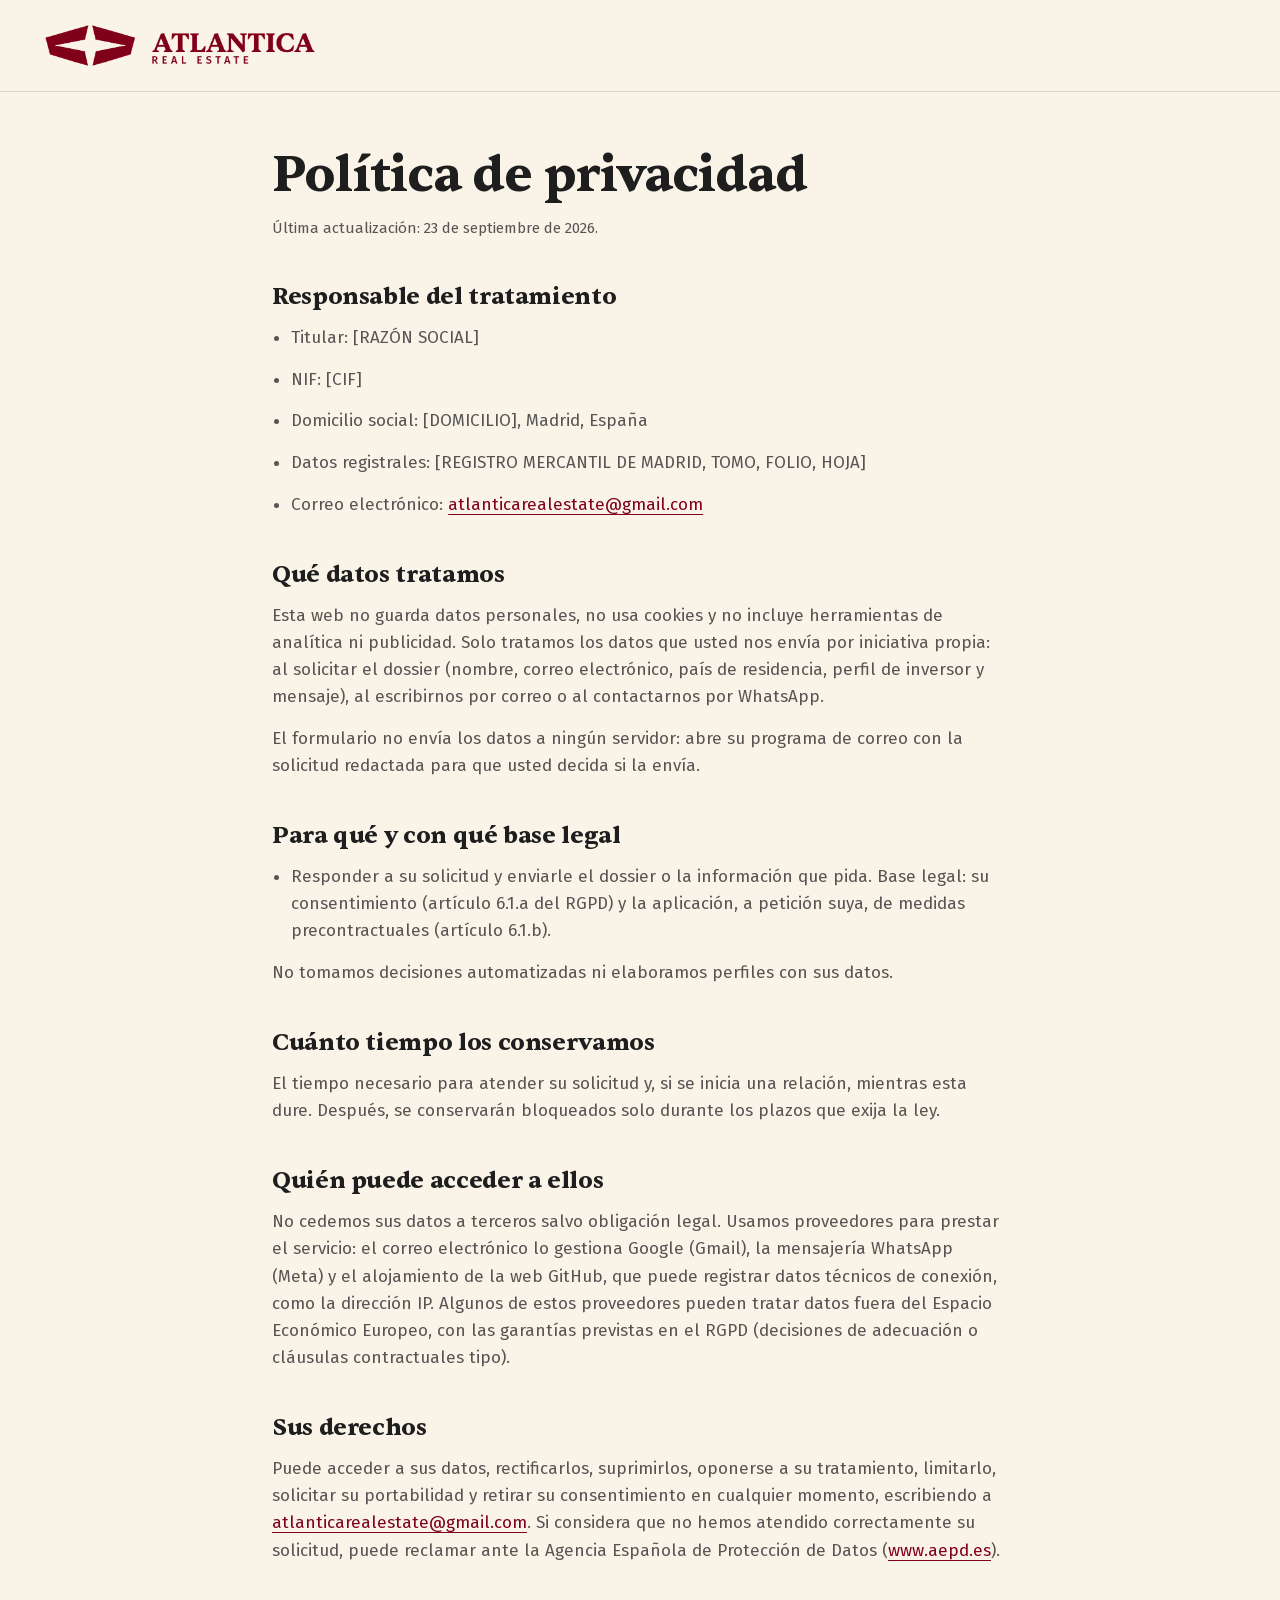
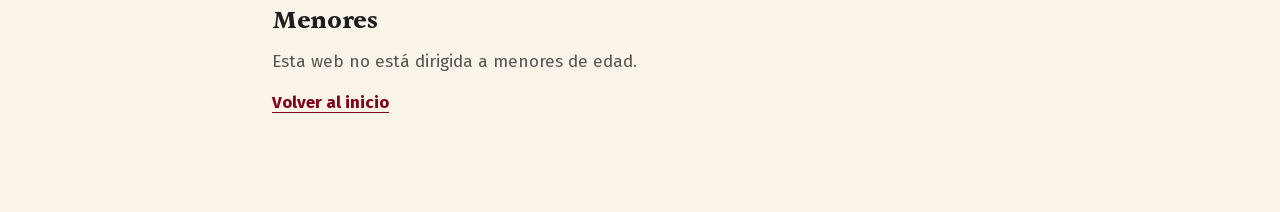
==== privacidad.html @ 22e3bf8a "Web de Atlantica Real Estate Landing estática: modelo de negocio, Valencia, suites, Proyecto Atlas, " ====
<!doctype html>
<html lang="es">
<head>
<meta charset="utf-8">
<meta name="viewport" content="width=device-width, initial-scale=1">
<title>Política de privacidad | Atlantica Real Estate</title>
<meta http-equiv="Content-Security-Policy" content="default-src 'self'; script-src 'none'; style-src 'self'; img-src 'self'; font-src 'self'; object-src 'none'; base-uri 'self'; form-action 'none'">
<meta name="referrer" content="strict-origin-when-cross-origin">
<meta name="color-scheme" content="light dark">
<link rel="icon" href="assets/favicon-32.png" sizes="32x32" type="image/png">
<link rel="stylesheet" href="css/estilos.css">
</head>
<body class="legal">
<header class="legal__cabecera">
  <div class="contenedor">
    <a href="index.html" aria-label="Atlantica Real Estate, volver al inicio">
      <picture><source srcset="assets/marca/logo-horizontal-butter.png" media="(prefers-color-scheme: dark)">
      <img src="assets/marca/logo-horizontal-wine.png" width="280" height="51" alt="Atlantica Real Estate"></picture>
    </a>
  </div>
</header>
<main class="contenedor legal__texto">
<h1>Política de privacidad</h1>
<p class="legal__fecha">Última actualización: 23 de septiembre de 2026.</p>

<h2>Responsable del tratamiento</h2>
<ul>
  <li>Titular: [RAZÓN SOCIAL]</li>
  <li>NIF: [CIF]</li>
  <li>Domicilio social: [DOMICILIO], Madrid, España</li>
  <li>Datos registrales: [REGISTRO MERCANTIL DE MADRID, TOMO, FOLIO, HOJA]</li>
  <li>Correo electrónico: <a href="mailto:atlanticarealestate@gmail.com">atlanticarealestate@gmail.com</a></li>
</ul>

<h2>Qué datos tratamos</h2>
<p>Esta web no guarda datos personales, no usa cookies y no incluye herramientas de analítica ni publicidad. Solo tratamos los datos que usted nos envía por iniciativa propia: al solicitar el dossier (nombre, correo electrónico, país de residencia, perfil de inversor y mensaje), al escribirnos por correo o al contactarnos por WhatsApp.</p>
<p>El formulario no envía los datos a ningún servidor: abre su programa de correo con la solicitud redactada para que usted decida si la envía.</p>

<h2>Para qué y con qué base legal</h2>
<ul>
  <li>Responder a su solicitud y enviarle el dossier o la información que pida. Base legal: su consentimiento (artículo 6.1.a del RGPD) y la aplicación, a petición suya, de medidas precontractuales (artículo 6.1.b).</li>
</ul>
<p>No tomamos decisiones automatizadas ni elaboramos perfiles con sus datos.</p>

<h2>Cuánto tiempo los conservamos</h2>
<p>El tiempo necesario para atender su solicitud y, si se inicia una relación, mientras esta dure. Después, se conservarán bloqueados solo durante los plazos que exija la ley.</p>

<h2>Quién puede acceder a ellos</h2>
<p>No cedemos sus datos a terceros salvo obligación legal. Usamos proveedores para prestar el servicio: el correo electrónico lo gestiona Google (Gmail), la mensajería WhatsApp (Meta) y el alojamiento de la web GitHub, que puede registrar datos técnicos de conexión, como la dirección IP. Algunos de estos proveedores pueden tratar datos fuera del Espacio Económico Europeo, con las garantías previstas en el RGPD (decisiones de adecuación o cláusulas contractuales tipo).</p>

<h2>Sus derechos</h2>
<p>Puede acceder a sus datos, rectificarlos, suprimirlos, oponerse a su tratamiento, limitarlo, solicitar su portabilidad y retirar su consentimiento en cualquier momento, escribiendo a <a href="mailto:atlanticarealestate@gmail.com">atlanticarealestate@gmail.com</a>. Si considera que no hemos atendido correctamente su solicitud, puede reclamar ante la Agencia Española de Protección de Datos (<a href="https://www.aepd.es">www.aepd.es</a>).</p>

<h2>Menores</h2>
<p>Esta web no está dirigida a menores de edad.</p>
<p class="legal__volver"><a href="index.html">Volver al inicio</a></p>
</main>
</body>
</html>
---- css/estilos.css ----
/* Atlantica Real Estate. Landing.
   Paleta, tipografías y reglas de uso: Manual de Identidad Visual (febrero 2026).
   Wine Red sobre Butter es la versión prioritaria; en modo oscuro el acento pasa a Butter
   porque el manual desaconseja Wine sobre Blackout. */

@font-face { font-family: "Sentient"; src: url("../assets/fuentes/sentient-700.woff2") format("woff2"); font-weight: 700; font-style: normal; font-display: swap; }
@font-face { font-family: "Fira Sans"; src: url("../assets/fuentes/fira-sans-400.woff2") format("woff2"); font-weight: 400; font-style: normal; font-display: swap; }
@font-face { font-family: "Fira Sans"; src: url("../assets/fuentes/fira-sans-700.woff2") format("woff2"); font-weight: 700; font-style: normal; font-display: swap; }
@font-face { font-family: "Fira Sans"; src: url("../assets/fuentes/fira-sans-800.woff2") format("woff2"); font-weight: 800; font-style: normal; font-display: swap; }

:root {
  --wine: #80011F;
  --butter: #F9F3E8;
  --blackout: #1E1E1E;

  --fondo: var(--butter);
  --fondo-alterno: color-mix(in srgb, var(--butter) 94%, var(--blackout));
  --texto: var(--blackout);
  --texto-suave: color-mix(in srgb, var(--blackout) 74%, var(--butter));
  --acento: var(--wine);
  --linea: color-mix(in srgb, var(--blackout) 15%, var(--butter));

  --f-titular: "Sentient", "Iowan Old Style", Georgia, serif;
  --f-texto: "Fira Sans", system-ui, -apple-system, "Segoe UI", sans-serif;

  --contenedor: 1240px;
  --margen: clamp(1.25rem, 4vw, 2.5rem);
  --seccion: clamp(5rem, 9vw, 8.5rem);
  --cabecera: 76px;
  --ease: cubic-bezier(0.16, 1, 0.3, 1);

  color-scheme: light dark;
}

@media (prefers-color-scheme: dark) {
  :root {
    --fondo: var(--blackout);
    --fondo-alterno: color-mix(in srgb, var(--blackout) 91%, var(--butter));
    --texto: var(--butter);
    --texto-suave: color-mix(in srgb, var(--butter) 76%, var(--blackout));
    --acento: var(--butter);
    --linea: color-mix(in srgb, var(--butter) 16%, var(--blackout));
  }
}

/* ---------- Base ---------- */
*, *::before, *::after { box-sizing: border-box; }
html { -webkit-text-size-adjust: 100%; scroll-padding-top: calc(var(--cabecera) + 1rem); scrollbar-color: color-mix(in srgb, var(--texto) 35%, transparent) var(--fondo); }
@media (prefers-reduced-motion: no-preference) { html { scroll-behavior: smooth; } }
body { margin: 0; background: var(--fondo); color: var(--texto); font: 400 1.0625rem/1.6 var(--f-texto); -webkit-font-smoothing: antialiased; text-rendering: optimizeLegibility; }
html.menu-abierto { overflow: hidden; }
img { display: block; max-width: 100%; height: auto; }
h1, h2, h3, h4, p, figure, dl, dd { margin: 0; }
h1, h2 { font-family: var(--f-titular); font-weight: 700; letter-spacing: -0.015em; text-wrap: balance; }
h2 { font-size: clamp(2rem, 1.35rem + 2.4vw, 3.25rem); line-height: 1.06; max-width: 22ch; }
h3 { font-weight: 800; font-size: 1.0625rem; line-height: 1.3; }
p { text-wrap: pretty; }
strong { font-weight: 700; }
a { color: inherit; text-decoration-thickness: 1px; text-underline-offset: 0.22em; }
::selection { background: var(--wine); color: var(--butter); }
:focus-visible { outline: 2px solid var(--acento); outline-offset: 3px; }
input, textarea, select { caret-color: currentColor; }

.contenedor { width: min(100% - 2 * var(--margen), var(--contenedor)); margin-inline: auto; }
.seccion { padding-block: var(--seccion); }
.entradilla { margin-top: 1.25rem; font-size: clamp(1.125rem, 1rem + 0.45vw, 1.3rem); line-height: 1.5; color: var(--texto-suave); max-width: 52ch; }
.solo-lector { position: absolute; width: 1px; height: 1px; overflow: hidden; clip-path: inset(50%); white-space: nowrap; }
.sprite { position: absolute; width: 0; height: 0; overflow: hidden; }
.icono { width: 1.15em; height: 1.15em; flex: none; }
.saltar { position: absolute; left: 1rem; top: -5rem; z-index: 40; padding: 0.75rem 1rem; background: var(--wine); color: var(--butter); font-weight: 700; }
.saltar:focus { top: 1rem; }

.sin-corte { white-space: nowrap; }

/* ---------- Botones: esquinas rectas, como los cortes del isotipo ---------- */
.boton { display: inline-flex; align-items: center; justify-content: center; gap: 0.6rem; min-height: 52px; padding: 0 1.6rem; border: 1px solid transparent; border-radius: 0; font: 700 0.9375rem/1 var(--f-texto); letter-spacing: 0.02em; text-decoration: none; white-space: nowrap; cursor: pointer; transition: background-color 0.3s var(--ease), color 0.3s var(--ease), border-color 0.3s var(--ease), transform 0.15s var(--ease); }
.boton:active { transform: scale(0.98); }
.boton .icono { transition: transform 0.3s var(--ease); }
.boton:hover .icono { transform: translateX(3px); }
.boton--primario { background: var(--wine); color: var(--butter); }
.boton--primario:hover { background: color-mix(in srgb, var(--wine) 80%, var(--blackout)); }
.boton--contorno-claro { border-color: color-mix(in srgb, var(--butter) 70%, transparent); color: var(--butter); }
.boton--contorno-claro:hover { background: var(--butter); color: var(--blackout); }
.boton--claro { background: var(--butter); color: var(--wine); }
.boton--claro:hover { background: color-mix(in srgb, var(--butter) 86%, var(--wine)); }
@media (prefers-color-scheme: dark) { .boton--primario { border-color: color-mix(in srgb, var(--butter) 25%, transparent); } }

/* ---------- Cabecera ---------- */
.cabecera { position: fixed; inset: 0 0 auto; z-index: 20; height: var(--cabecera); color: var(--butter); transition: background-color 0.4s var(--ease), color 0.4s var(--ease), box-shadow 0.4s var(--ease); }
.cabecera[data-estado="solida"] { background: var(--fondo); color: var(--texto); box-shadow: 0 1px 0 var(--linea); }
.cabecera__fila { height: 100%; display: flex; align-items: center; justify-content: space-between; gap: 2rem; }
.cabecera__marca { position: relative; z-index: 2; display: block; width: 280px; height: 51px; flex: none; }
.logo { position: absolute; inset: 0; width: 280px; height: 51px; transition: opacity 0.4s var(--ease); }
.logo--color, .cabecera[data-estado="solida"] .logo--claro { opacity: 0; }
.cabecera[data-estado="solida"] .logo--color { opacity: 1; }
@media (prefers-color-scheme: dark) {
  .cabecera[data-estado="solida"] .logo--claro { opacity: 1; }
  .cabecera[data-estado="solida"] .logo--color { opacity: 0; }
}
.nav { display: flex; align-items: center; gap: 2.25rem; }
.nav__enlaces { display: flex; gap: 1.9rem; list-style: none; margin: 0; padding: 0; }
.nav__enlaces a { display: block; padding-block: 0.5rem; font-weight: 700; font-size: 0.9375rem; text-decoration: none; background: linear-gradient(currentColor 0 0) left bottom / 0 1px no-repeat; transition: background-size 0.35s var(--ease); }
.nav__enlaces a:hover { background-size: 100% 1px; }
.menu-boton { display: none; position: relative; z-index: 2; width: 48px; height: 48px; align-items: center; justify-content: center; padding: 0; border: 0; background: none; color: inherit; cursor: pointer; }
.menu-boton .icono { width: 28px; height: 28px; }
.menu-boton .icono--cerrar, .menu-boton[aria-expanded="true"] .icono--abrir { display: none; }
.menu-boton[aria-expanded="true"] .icono--cerrar { display: block; }

@media (max-width: 1099px) {
  .menu-boton { display: inline-flex; }
  .nav { position: fixed; inset: 0; z-index: 1; flex-direction: column; align-items: flex-start; justify-content: center; gap: 2.5rem; padding: calc(var(--cabecera) + 2rem) var(--margen) 3rem; background: var(--blackout); color: var(--butter); visibility: hidden; opacity: 0; transition: opacity 0.35s var(--ease), visibility 0s linear 0.35s; }
  .nav[data-abierto] { visibility: visible; opacity: 1; transition: opacity 0.35s var(--ease), visibility 0s; }
  .nav__enlaces { flex-direction: column; gap: 0.75rem; }
  .nav__enlaces a { font: 700 clamp(2rem, 8vw, 2.75rem)/1.15 var(--f-titular); letter-spacing: -0.01em; }
  html.menu-abierto .cabecera { color: var(--butter); background: transparent; box-shadow: none; }
  html.menu-abierto .cabecera .logo--claro { opacity: 1; }
  html.menu-abierto .cabecera .logo--color { opacity: 0; }
}

/* ---------- Portada ---------- */
.portada { position: relative; isolation: isolate; min-height: min(100svh, 960px); display: flex; align-items: flex-end; color: var(--butter); background: var(--blackout); overflow: hidden; }
.portada__foto { position: absolute; inset: 0; z-index: -2; width: 100%; height: 100%; object-fit: cover; object-position: 72% 50%; filter: saturate(0.9) contrast(1.04); }
.portada::after { content: ""; position: absolute; inset: 0; z-index: -1; background:
  linear-gradient(90deg, rgb(30 30 30 / 0.84) 0%, rgb(30 30 30 / 0.58) 40%, rgb(30 30 30 / 0.12) 76%, rgb(30 30 30 / 0.04) 100%),
  linear-gradient(0deg, rgb(30 30 30 / 0.55) 0%, rgb(30 30 30 / 0) 45%),
  linear-gradient(180deg, rgb(30 30 30 / 0.5) 0%, rgb(30 30 30 / 0) 22%); }
.portada__contenido { padding-block: calc(var(--cabecera) + 4rem) clamp(4rem, 10vh, 7rem); }
.portada__titulo { font-size: clamp(3rem, 1.4rem + 6.4vw, 6rem); line-height: 1; max-width: 11ch; }
.portada__texto { margin-top: 1.5rem; max-width: 40ch; font-size: clamp(1.125rem, 1rem + 0.5vw, 1.35rem); line-height: 1.5; color: color-mix(in srgb, var(--butter) 92%, transparent); }
.portada__acciones { display: flex; flex-wrap: wrap; gap: 1rem; margin-top: 2.5rem; }
@media (max-width: 699px) {
  .portada::after { background: linear-gradient(0deg, rgb(30 30 30 / 0.9) 0%, rgb(30 30 30 / 0.6) 55%, rgb(30 30 30 / 0.35) 100%); }
  .portada__foto { object-position: 50% 50%; }
}

/* El único momento de movimiento: la entrada de la portada */
@media (prefers-reduced-motion: no-preference) {
  .js .portada__foto { animation: acercar 2.6s var(--ease) both; }
  .js .portada__titulo, .js .portada__texto, .js .portada__acciones { animation: entrar 1.1s var(--ease) both; }
  .js .portada__texto { animation-delay: 0.12s; }
  .js .portada__acciones { animation-delay: 0.24s; }
}
@keyframes acercar { from { transform: scale(1.06); } }
@keyframes entrar { from { opacity: 0; transform: translateY(18px); filter: blur(6px); } }

/* ---------- Posicionamiento ---------- */
.intro__rejilla { display: grid; gap: 3rem; }
.intro__titulo { font-size: clamp(2rem, 1.4rem + 2.3vw, 3.1rem); max-width: 16ch; }
.intro__texto { margin-top: 1.5rem; max-width: 46ch; color: var(--texto-suave); }
.pilares { list-style: none; margin: 0; padding: 0; }
.pilares li { display: grid; grid-template-columns: 48px 1fr; column-gap: 1.4rem; row-gap: 0.35rem; padding-block: 1.75rem; border-top: 1px solid var(--linea); }
.pilares li:last-child { padding-bottom: 0; }
.pilares__icono { grid-row: span 2; margin-top: 0.1rem; }
.pilares__icono img { width: 40px; height: 40px; object-fit: contain; object-position: left top; }
.pilares p { max-width: 50ch; color: var(--texto-suave); }
@media (min-width: 960px) { .intro__rejilla { grid-template-columns: 5fr 6fr; column-gap: clamp(3rem, 7vw, 7rem); align-items: start; } .pilares li:first-child { padding-top: 0.4rem; border-top: 0; } }

/* ---------- Valencia ---------- */
.valencia__rejilla { display: grid; gap: 3.5rem; }
.lista-datos { display: grid; gap: 1.1rem; list-style: none; margin: 2.25rem 0 0; padding: 0; }
.lista-datos li { max-width: 56ch; color: var(--texto-suave); }
.lista-datos strong { color: var(--texto); }
.mapa { position: relative; padding: clamp(1.5rem, 3.5vw, 2.5rem); background: var(--fondo-alterno); }
.mapa__lienzo { position: relative; margin: 0.75rem 0 1.9rem 2.7rem; }
.mapa__reticula { position: absolute; inset: 0; width: 100%; height: 100%; overflow: visible; }
.mapa__reticula line { stroke: var(--texto); stroke-opacity: 0.14; stroke-width: 1; vector-effect: non-scaling-stroke; }
.mapa__reticula .mapa__ruta { stroke: var(--acento); stroke-opacity: 1; stroke-width: 1.5; stroke-dasharray: 3 4; }
.mapa__coord { position: absolute; transform: translate(calc(-100% - 0.6rem), -50%); font-size: 0.6875rem; color: var(--texto-suave); white-space: nowrap; }
.mapa__coord--lon { transform: translate(-50%, 0.55rem); }
.mapa__punto { position: absolute; width: 11px; height: 11px; border-radius: 50%; transform: translate(-50%, -50%); background: var(--acento); }
.mapa__punto--actual { width: 13px; height: 13px; box-shadow: 0 0 0 9px color-mix(in srgb, var(--acento) 18%, transparent); }
.mapa__punto--puerto { width: 7px; height: 7px; background: var(--texto); }
.mapa__punto--prevista { background: var(--fondo-alterno); border: 1.5px solid var(--acento); }
.mapa__lugar { position: absolute; transform: translate(0.95rem, -50%); font-size: 0.875rem; line-height: 1.2; white-space: nowrap; }
.mapa__lugar--izq { transform: translate(calc(-100% - 0.95rem), -50%); }
.mapa__lugar--arriba { transform: translate(-50%, calc(-100% - 0.75rem)); }
.mapa__lugar--principal { font-weight: 800; font-size: 0.9375rem; }
.mapa__lugar--borde { left: auto; right: 0; display: inline-flex; align-items: center; gap: 0.35rem; transform: translateY(-50%); color: var(--texto-suave); }
.mapa__dato { position: absolute; transform: translate(calc(-100% - 0.75rem), -50%); font-size: 0.75rem; font-weight: 700; color: var(--acento); }
.mapa__rosa { position: absolute; right: 0; bottom: 0.4rem; }
.mapa__rosa img { width: 30px; height: 25px; }
.mapa__leyenda { display: flex; flex-wrap: wrap; gap: 0.5rem 1.75rem; margin-top: 1.25rem; font-size: 0.875rem; color: var(--texto-suave); }
.leyenda { display: inline-flex; align-items: center; gap: 0.55rem; }
.leyenda::before { content: ""; width: 10px; height: 10px; border-radius: 50%; }
.leyenda--actual::before { background: var(--acento); }
.leyenda--prevista::before { border: 1.5px solid var(--acento); }
@media (min-width: 1000px) { .valencia__rejilla { grid-template-columns: 1fr 1.15fr; column-gap: clamp(3rem, 6vw, 6rem); align-items: center; } }

/* ---------- Modelo: la cadena de valor ---------- */
.modelo { background: var(--fondo-alterno); }
.cadena { position: relative; display: grid; gap: 2.25rem; list-style: none; margin: 3.5rem 0 0; padding: 0 0 0 1.9rem; }
.cadena::before { content: ""; position: absolute; left: 5px; top: 0.6rem; bottom: 0.6rem; width: 1px; background: var(--acento); transform-origin: top; }
.cadena li { position: relative; }
.cadena li::before { content: ""; position: absolute; left: calc(-1.9rem + 0.5px); top: 0.55rem; width: 11px; height: 11px; background: var(--acento); }
.cadena h3 { font: 700 1.6rem/1.1 var(--f-titular); letter-spacing: -0.01em; }
.cadena p { margin-top: 0.6rem; font-size: 1rem; color: var(--texto-suave); max-width: 44ch; }
@media (min-width: 1000px) {
  .cadena { grid-template-columns: repeat(5, 1fr); gap: 2.25rem; padding: 2.5rem 0 0; }
  .cadena::before { left: 0; right: 0; top: 0; bottom: auto; width: auto; height: 1px; transform-origin: left; }
  .cadena li::before { left: 0; top: calc(-2.5rem - 5px); }
}
@media (prefers-reduced-motion: no-preference) {
  .js .cadena::before { transition: transform 1.2s var(--ease); }
  .js .cadena:not([data-visible])::before { transform: scale(1, 0); }
}
@media (prefers-reduced-motion: no-preference) and (min-width: 1000px) {
  .js .cadena:not([data-visible])::before { transform: scale(0, 1); }
}

/* ---------- Suites ---------- */
.suites__rejilla { display: grid; gap: 3rem; }
.foto img { width: 100%; object-fit: cover; }
.foto figcaption { margin-top: 0.6rem; font-size: 0.8125rem; color: var(--texto-suave); }
.suites__principal img { aspect-ratio: 16 / 10; }
.suites__texto > p { margin-top: 1.25rem; color: var(--texto-suave); max-width: 50ch; }
.prestaciones { display: grid; grid-template-columns: 1fr; gap: 1.5rem 2rem; list-style: none; margin: 2.5rem 0 0; padding: 0; }
.prestaciones li { padding-top: 1rem; border-top: 1px solid var(--linea); }
.prestaciones p { margin-top: 0.35rem; font-size: 0.975rem; color: var(--texto-suave); }
.suites__secundaria { margin-top: 3rem; }
.suites__secundaria img { aspect-ratio: 3 / 2; }
@media (min-width: 560px) { .prestaciones { grid-template-columns: 1fr 1fr; } }
@media (min-width: 1000px) {
  .suites__rejilla { grid-template-columns: 7fr 5fr; column-gap: clamp(3rem, 5vw, 5rem); align-items: start; }
  .suites__principal { position: sticky; top: calc(var(--cabecera) + 2rem); }
  .suites__principal img { aspect-ratio: 4 / 3.2; }
}

/* ---------- Proyectos ---------- */
.atlas { display: grid; margin-top: 3.5rem; }
.atlas__panel { position: relative; overflow: hidden; display: flex; flex-direction: column; justify-content: flex-end; gap: 0.5rem; min-height: 300px; padding: clamp(1.75rem, 4vw, 3rem); background: var(--wine); color: var(--butter); }
.atlas__barras { position: absolute; right: -2%; top: 14%; width: auto; height: 96%; max-width: none; opacity: 0.14; }
.atlas__nombre { position: relative; font: 700 clamp(3rem, 2.2rem + 3vw, 4.75rem)/0.95 var(--f-titular); letter-spacing: -0.02em; }
.atlas__lugar { position: relative; font-weight: 700; color: color-mix(in srgb, var(--butter) 88%, var(--wine)); }
.atlas__ficha { padding: clamp(1.75rem, 4vw, 3rem); background: var(--fondo-alterno); }
.atlas__resumen { font-size: clamp(1.1rem, 1rem + 0.35vw, 1.25rem); line-height: 1.5; max-width: 46ch; }
.ficha { display: grid; grid-template-columns: repeat(2, minmax(0, 1fr)); gap: 1.75rem 2rem; margin-top: 2.25rem; }
.ficha dt { font-size: 0.875rem; font-weight: 700; color: var(--texto-suave); }
.ficha dd { margin-top: 0.3rem; font: 700 clamp(1.3rem, 1.1rem + 0.6vw, 1.65rem)/1.15 var(--f-titular); font-variant-numeric: lining-nums tabular-nums; }
.atlas__nota { margin-top: 2.25rem; padding-top: 1.25rem; border-top: 1px solid var(--linea); font-size: 0.9375rem; color: var(--texto-suave); }
.cartera { display: grid; gap: 3rem; margin-top: 4.5rem; }
.cartera__titulo { font-size: 1.0625rem; }
.cartera__lista { list-style: none; margin: 1.25rem 0 0; padding: 0; }
.cartera__lista li { padding-block: 1.25rem; border-top: 1px solid var(--linea); color: var(--texto-suave); }
.cartera__nombre { font: 700 1.5rem/1.2 var(--f-titular); color: var(--texto); margin-bottom: 0.35rem; }
.cartera__vision { align-self: center; font: 700 clamp(1.6rem, 1.2rem + 1.5vw, 2.4rem)/1.2 var(--f-titular); letter-spacing: -0.01em; color: var(--acento); max-width: 24ch; text-wrap: balance; }
@media (min-width: 900px) {
  .atlas { grid-template-columns: 5fr 7fr; }
  .atlas__panel { min-height: 100%; }
  .cartera { grid-template-columns: 5fr 7fr; column-gap: clamp(3rem, 6vw, 6rem); }
  .cartera__vision { padding-left: clamp(0rem, 3vw, 3rem); }
}

/* ---------- Estructura (banda de Madrid) ---------- */
.banda { position: relative; isolation: isolate; overflow: hidden; padding-block: clamp(6rem, 12vw, 10rem); color: var(--butter); background: var(--blackout); }
.banda__foto { position: absolute; inset: 0; z-index: -2; width: 100%; height: 100%; object-fit: cover; object-position: 30% 50%; }
.banda::after { content: ""; position: absolute; inset: 0; z-index: -1; background: linear-gradient(270deg, rgb(30 30 30 / 0.9) 0%, rgb(30 30 30 / 0.74) 46%, rgb(30 30 30 / 0.2) 100%); }
.banda h2 { max-width: 20ch; }
@media (min-width: 1000px) {
  .banda .banda__contenido { display: grid; grid-template-columns: 1fr minmax(0, 44rem); }
  .banda .banda__contenido > * { grid-column: 2; }
  .banda h2 { max-width: none; font-size: clamp(2rem, 1.2rem + 2.2vw, 2.9rem); }
}
.banda__contenido > p { margin-top: 1.5rem; max-width: 52ch; color: color-mix(in srgb, var(--butter) 88%, transparent); }
.garantias { display: grid; gap: 1rem; list-style: none; max-width: 58ch; margin: 2.5rem 0 0; padding: 0; }
.garantias li { padding-top: 1rem; border-top: 1px solid rgb(249 243 232 / 0.24); color: color-mix(in srgb, var(--butter) 88%, transparent); }
.garantias strong { color: var(--butter); }
@media (max-width: 699px) { .banda::after { background: rgb(30 30 30 / 0.8); } }

/* ---------- Equipo ---------- */
.equipo__lista { list-style: none; margin: 3rem 0 0; padding: 0; }
.equipo__lista li { display: grid; gap: 0.35rem 2rem; padding-block: 1.6rem; border-top: 1px solid var(--linea); }
.equipo__lista h3 { font: 700 1.5rem/1.2 var(--f-titular); letter-spacing: -0.01em; }
.rol { font-weight: 800; font-size: 0.95rem; color: var(--acento); }
.equipo__lista p:last-child { color: var(--texto-suave); }
@media (min-width: 900px) { .equipo__lista li { grid-template-columns: 4fr 3fr 5fr; align-items: baseline; } }

/* ---------- Dossier: el bloque de color, Butter sobre Wine ---------- */
.dossier { padding-block: var(--seccion); background: var(--wine); color: var(--butter); color-scheme: dark; }
.dossier__rejilla { display: grid; gap: 3rem; }
.dossier__texto { margin-top: 1.25rem; max-width: 42ch; font-size: clamp(1.1rem, 1rem + 0.35vw, 1.25rem); line-height: 1.5; color: color-mix(in srgb, var(--butter) 90%, var(--wine)); }
.dossier__alternativa { margin-top: 1.5rem; color: color-mix(in srgb, var(--butter) 90%, var(--wine)); }
.dossier a { color: var(--butter); }
.dossier :focus-visible { outline-color: var(--butter); }
.formulario { display: grid; grid-template-columns: 1fr; gap: 1.4rem 1.5rem; }
.campo { display: grid; align-content: start; gap: 0.5rem; }
.campo--ancho { grid-column: 1 / -1; }
.campo label { font-weight: 700; font-size: 0.9375rem; }
.campo__opcional { font-weight: 400; }
.campo input:not([type="checkbox"]), .campo select, .campo textarea { width: 100%; min-height: 52px; padding: 0.8rem 1rem; border: 1px solid color-mix(in srgb, var(--butter) 55%, var(--wine)); border-radius: 0; background: color-mix(in srgb, var(--blackout) 22%, var(--wine)); color: var(--butter); font: inherit; }
.campo textarea { resize: vertical; min-height: 104px; }
.campo input:focus-visible, .campo select:focus-visible, .campo textarea:focus-visible { outline: 2px solid var(--butter); outline-offset: 1px; }
.campo [aria-invalid="true"] { border-color: var(--butter); box-shadow: inset 0 -3px 0 var(--butter); }
.campo__error { font-size: 0.875rem; font-weight: 700; }
.campo--casilla { grid-template-columns: auto 1fr; align-items: start; column-gap: 0.8rem; }
.campo--casilla input { -webkit-appearance: none; appearance: none; display: grid; place-content: center; width: 1.25rem; height: 1.25rem; margin: 0.15rem 0 0; border: 1.5px solid var(--butter); background: transparent; cursor: pointer; }
.campo--casilla input::before { content: ""; width: 0.72rem; height: 0.72rem; background: var(--butter); clip-path: polygon(14% 44%, 0 65%, 50% 100%, 100% 16%, 80% 0, 43% 62%); transform: scale(0); transition: transform 0.15s var(--ease); }
.campo--casilla input:checked::before { transform: scale(1); }
.campo--casilla label { font-weight: 400; font-size: 0.9375rem; }
.campo--casilla .campo__error { grid-column: 2; }
.formulario__pie { display: flex; flex-wrap: wrap; align-items: center; gap: 1rem 1.5rem; margin-top: 0.5rem; }
.formulario__estado { font-weight: 700; max-width: 46ch; }
@media (min-width: 600px) { .formulario { grid-template-columns: 1fr 1fr; } }
@media (min-width: 1000px) { .dossier__rejilla { grid-template-columns: 5fr 6fr; column-gap: clamp(3rem, 6vw, 6rem); } }

/* ---------- Pie ---------- */
.pie { padding-block: 4.5rem 2.5rem; background: var(--blackout); color: var(--butter); font-size: 0.9375rem; }
.pie a { color: var(--butter); }
.pie__rejilla { display: grid; gap: 2.5rem; }
.pie__logo { width: 180px; height: auto; }
.pie__titulo { margin-bottom: 0.5rem; font-weight: 800; }
.pie__rejilla p + p { margin-top: 0.25rem; }
.pie__legal { display: grid; gap: 0.9rem; margin-top: 3.5rem; padding-top: 2rem; border-top: 1px solid rgb(249 243 232 / 0.16); font-size: 0.8125rem; color: rgb(249 243 232 / 0.74); }
.pie__legal p { max-width: 110ch; }
@media (min-width: 800px) { .pie__rejilla { grid-template-columns: 1.4fr 1fr 1fr; } }
@media (prefers-color-scheme: dark) { .pie { border-top: 1px solid var(--linea); } }

/* ---------- Pantallas estrechas: mapa y ficha más compactos ---------- */
@media (max-width: 600px) {
  .mapa__lienzo { margin-left: 0; }
  .mapa__coord:not(.mapa__coord--lon) { display: none; }
  .mapa__lugar { font-size: 0.75rem; }
  .mapa__lugar--principal { font-size: 0.8125rem; }
  .mapa__dato { font-size: 0.6875rem; }
  .ficha dd { font-size: 1.15rem; }
}

/* ---------- Pie: enlaces legales ---------- */
.pie__enlaces { display: flex; flex-wrap: wrap; gap: 0.5rem 1.5rem; }

/* ---------- Páginas legales ---------- */
.legal__cabecera { padding-block: 1.25rem; border-bottom: 1px solid var(--linea); }
.legal__cabecera img { width: 280px; height: auto; }
.legal__texto { max-width: 46rem; padding-block: 3.5rem 6rem; }
.legal__texto h1 { font-size: clamp(2.2rem, 1.6rem + 2vw, 3.2rem); line-height: 1.05; }
.legal__fecha { margin-top: 0.75rem; font-size: 0.9375rem; color: var(--texto-suave); }
.legal__texto h2 { margin-top: 2.75rem; font-size: 1.5rem; max-width: none; }
.legal__texto p, .legal__texto li { margin-top: 0.9rem; color: var(--texto-suave); }
.legal__texto ul { margin: 0; padding-left: 1.2rem; }
.legal__texto a { color: var(--acento); }
.legal__volver { margin-top: 3rem; font-weight: 700; }
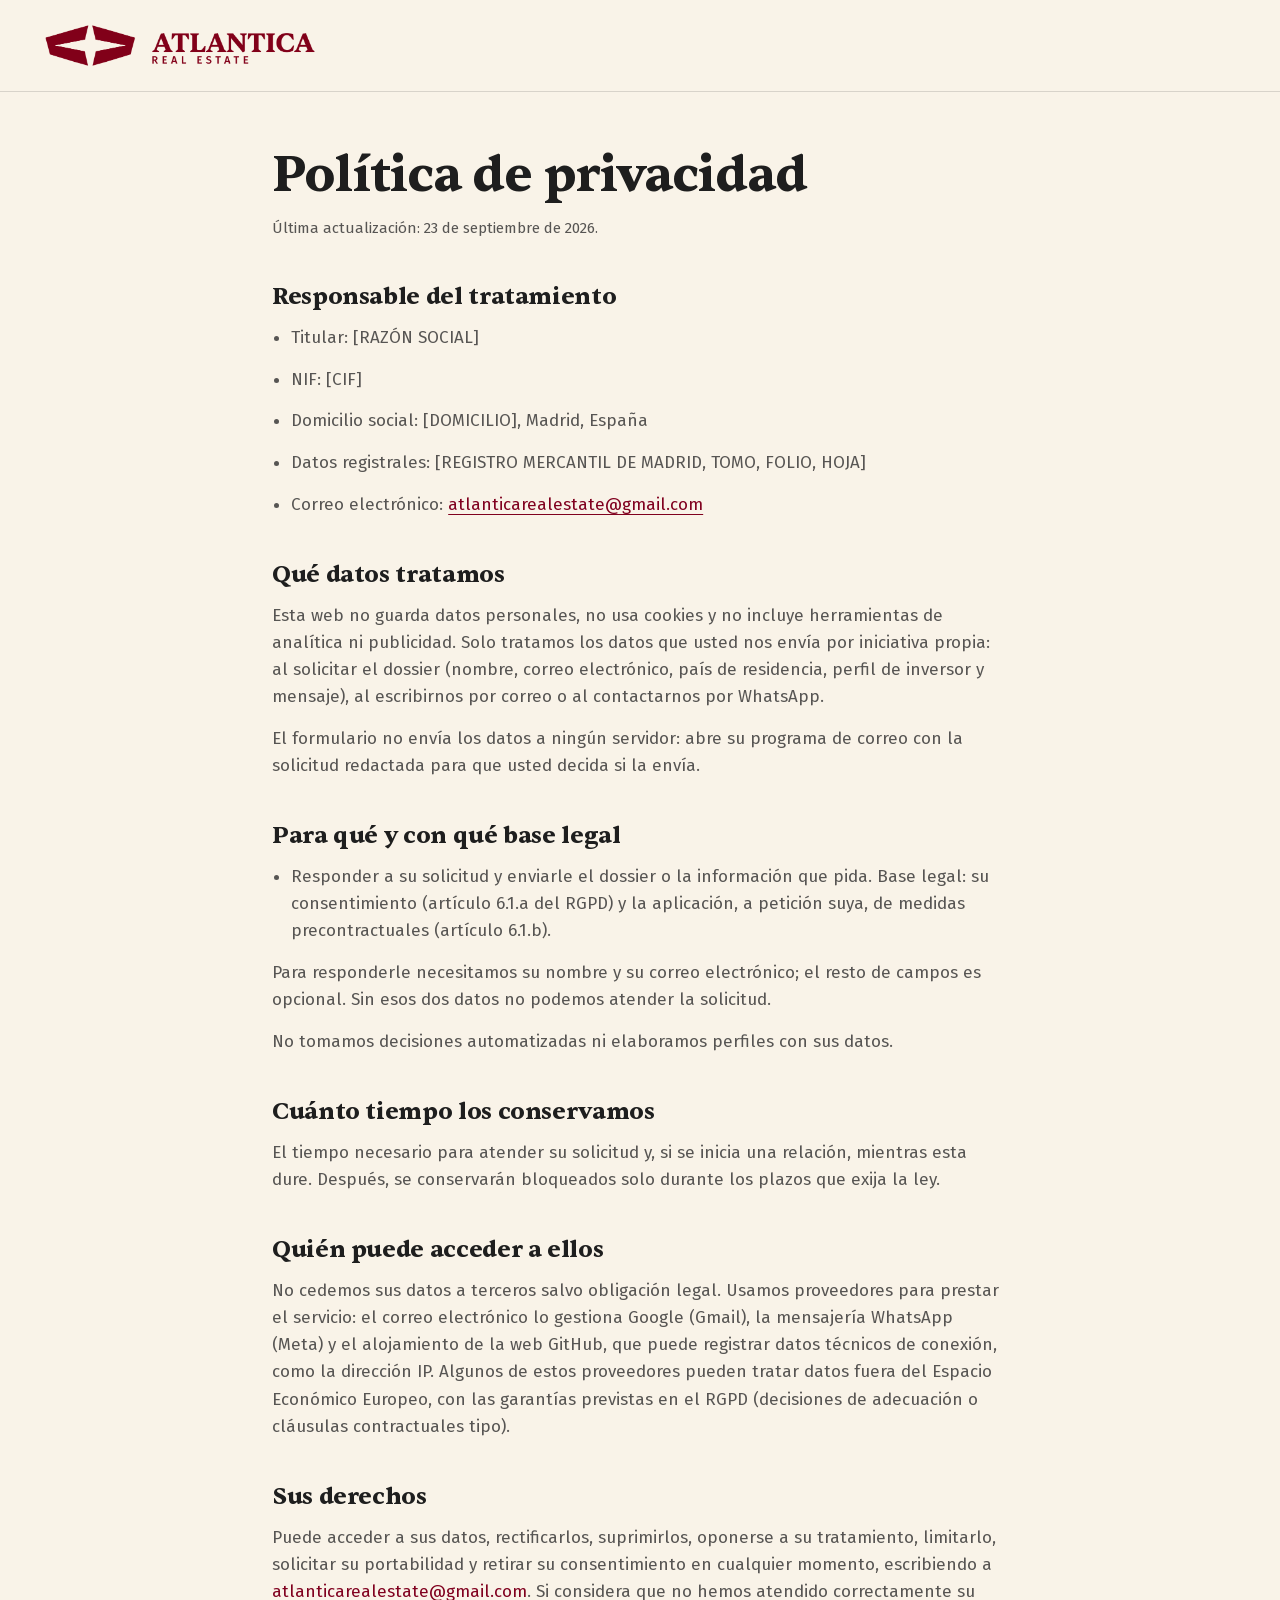
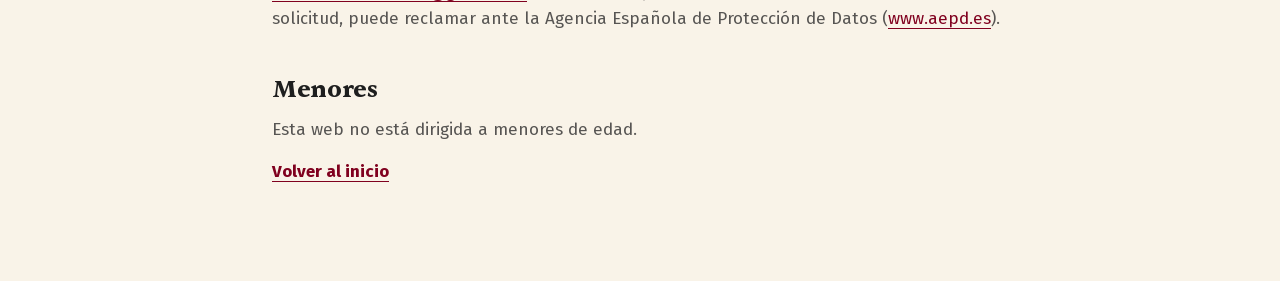
==== commit 1e2758da: "Renders del Proyecto Atlas y arreglos de la auditoría de seguridad - Suites: renders del proyecto en" ====
--- a/privacidad.html
+++ b/privacidad.html
@@ -40,6 +40,7 @@
 <ul>
   <li>Responder a su solicitud y enviarle el dossier o la información que pida. Base legal: su consentimiento (artículo 6.1.a del RGPD) y la aplicación, a petición suya, de medidas precontractuales (artículo 6.1.b).</li>
 </ul>
+<p>Para responderle necesitamos su nombre y su correo electrónico; el resto de campos es opcional. Sin esos dos datos no podemos atender la solicitud.</p>
 <p>No tomamos decisiones automatizadas ni elaboramos perfiles con sus datos.</p>
 
 <h2>Cuánto tiempo los conservamos</h2>
--- a/css/estilos.css
+++ b/css/estilos.css
@@ -299,6 +299,9 @@
 .campo--casilla .campo__error { grid-column: 2; }
 .formulario__pie { display: flex; flex-wrap: wrap; align-items: center; gap: 1rem 1.5rem; margin-top: 0.5rem; }
 .formulario__estado { font-weight: 700; max-width: 46ch; }
+.formulario__info { font-size: 0.8125rem; line-height: 1.5; color: color-mix(in srgb, var(--butter) 82%, var(--wine)); }
+.formulario__noscript { font-weight: 700; max-width: 46ch; }
+.boton:disabled { opacity: 0.55; cursor: not-allowed; transform: none; }
 @media (min-width: 600px) { .formulario { grid-template-columns: 1fr 1fr; } }
 @media (min-width: 1000px) { .dossier__rejilla { grid-template-columns: 5fr 6fr; column-gap: clamp(3rem, 6vw, 6rem); } }
 
@@ -338,3 +341,19 @@
 .legal__texto ul { margin: 0; padding-left: 1.2rem; }
 .legal__texto a { color: var(--acento); }
 .legal__volver { margin-top: 3rem; font-weight: 700; }
+
+/* mapa:generado:inicio */
+/* Posiciones del mapa, calculadas a partir de coordenadas reales. No editar a mano. */
+.mapa__lienzo { aspect-ratio: 314 / 137; }
+.mp-1 { left: 0; top: 91.67%; }
+.mp-2 { left: 0; top: 50.00%; }
+.mp-3 { left: 0; top: 8.33%; }
+.mp-4 { left: 41.07%; top: 100%; }
+.mp-5 { left: 76.79%; top: 100%; }
+.mp-6 { left: 40.80%; top: 65.20%; }
+.mp-7 { left: 40.80%; top: 78.17%; }
+.mp-8 { left: 40.62%; top: 52.24%; }
+.mp-9 { left: 80.23%; top: 51.62%; }
+.mp-10 { left: 29.44%; top: 25.78%; }
+.mp-11 { top: 11.86%; }
+/* mapa:generado:fin */
